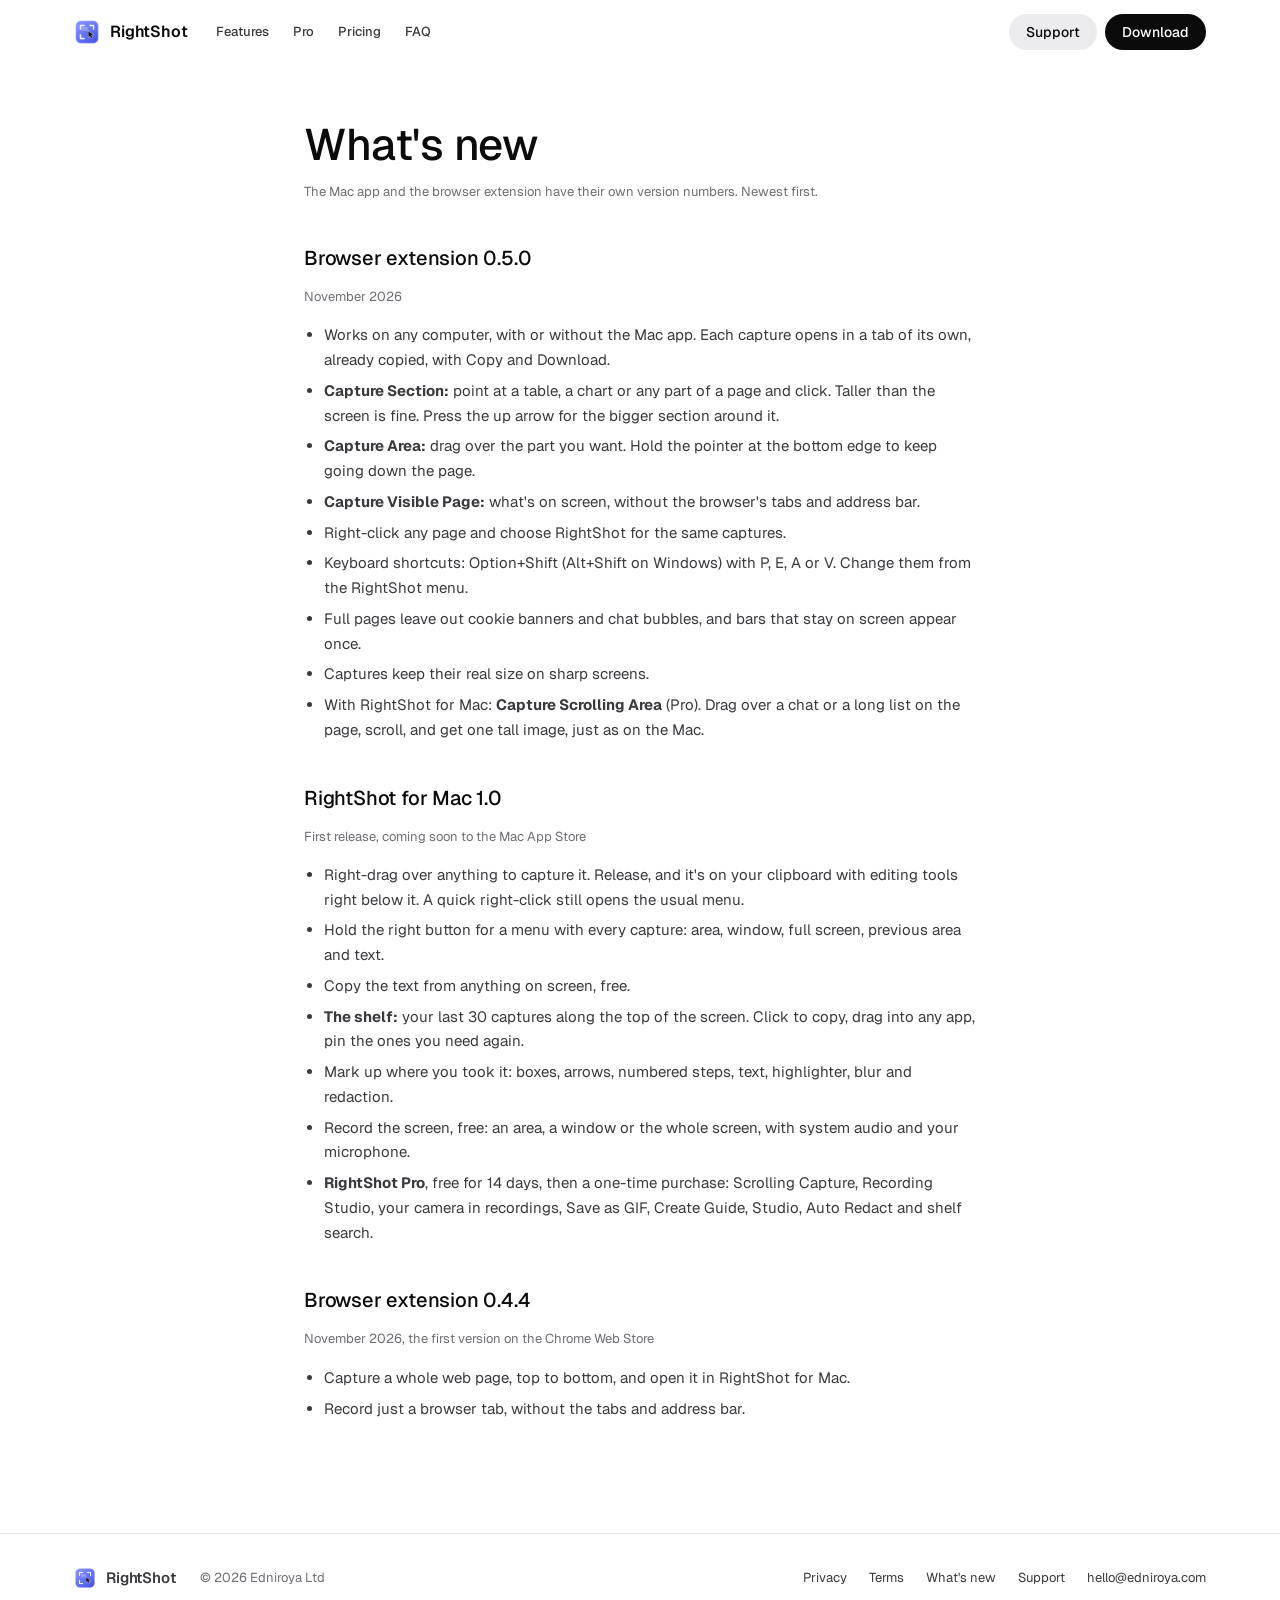
==== changelog.html @ 53e582f7 "style: refined type and spacing scale, matched to x.ai/bot at 100% zoom" ====
<!doctype html>
<html lang="en-GB">
<head>
<meta charset="utf-8">
<meta name="viewport" content="width=device-width, initial-scale=1">
<title>What's New | RightShot</title>
<meta name="description" content="What changed in each version of RightShot for Mac and the RightShot browser extension.">
<link rel="icon" type="image/png" href="assets/favicon-64.png">
<link rel="preconnect" href="https://fonts.googleapis.com">
<link rel="preconnect" href="https://fonts.gstatic.com" crossorigin>
<link href="https://fonts.googleapis.com/css2?family=Geist:wght@400;500;600&display=swap" rel="stylesheet">
<link rel="stylesheet" href="assets/site.css?v=20261120e">
</head>
<body>
<header class="nav">
  <div class="wrap">
    <a class="brand" href="./"><img src="assets/icon-256.png" alt="">RightShot</a>
    <nav class="nav-links" aria-label="Main"><a href="./#features">Features</a><a href="./#pro">Pro</a><a href="./#pricing">Pricing</a><a href="./#faq">FAQ</a></nav>
    <div class="nav-actions"><a class="btn btn-soft" href="support.html">Support</a><a class="btn btn-dark" href="./#download">Download</a></div>
  </div>
</header>

<main class="doc-page">
  <h1>What's new</h1>
  <p class="meta">The Mac app and the browser extension have their own version numbers. Newest first.</p>

  <h2>Browser extension 0.5.0</h2>
  <p class="meta">November 2026</p>
  <ul>
    <li>Works on any computer, with or without the Mac app. Each capture opens in a tab of its own, already copied, with Copy and Download.</li>
    <li><b>Capture Section:</b> point at a table, a chart or any part of a page and click. Taller than the screen is fine. Press the up arrow for the bigger section around it.</li>
    <li><b>Capture Area:</b> drag over the part you want. Hold the pointer at the bottom edge to keep going down the page.</li>
    <li><b>Capture Visible Page:</b> what's on screen, without the browser's tabs and address bar.</li>
    <li>Right-click any page and choose RightShot for the same captures.</li>
    <li>Keyboard shortcuts: Option+Shift (Alt+Shift on Windows) with P, E, A or V. Change them from the RightShot menu.</li>
    <li>Full pages leave out cookie banners and chat bubbles, and bars that stay on screen appear once.</li>
    <li>Captures keep their real size on sharp screens.</li>
    <li>With RightShot for Mac: <b>Capture Scrolling Area</b> (Pro). Drag over a chat or a long list on the page, scroll, and get one tall image, just as on the Mac.</li>
  </ul>

  <h2>RightShot for Mac 1.0</h2>
  <p class="meta">First release, coming soon to the Mac App Store</p>
  <ul>
    <li>Right-drag over anything to capture it. Release, and it's on your clipboard with editing tools right below it. A quick right-click still opens the usual menu.</li>
    <li>Hold the right button for a menu with every capture: area, window, full screen, previous area and text.</li>
    <li>Copy the text from anything on screen, free.</li>
    <li><b>The shelf:</b> your last 30 captures along the top of the screen. Click to copy, drag into any app, pin the ones you need again.</li>
    <li>Mark up where you took it: boxes, arrows, numbered steps, text, highlighter, blur and redaction.</li>
    <li>Record the screen, free: an area, a window or the whole screen, with system audio and your microphone.</li>
    <li><b>RightShot Pro</b>, free for 14 days, then a one-time purchase: Scrolling Capture, Recording Studio, your camera in recordings, Save as GIF, Create Guide, Studio, Auto Redact and shelf search.</li>
  </ul>

  <h2>Browser extension 0.4.4</h2>
  <p class="meta">November 2026, the first version on the Chrome Web Store</p>
  <ul>
    <li>Capture a whole web page, top to bottom, and open it in RightShot for Mac.</li>
    <li>Record just a browser tab, without the tabs and address bar.</li>
  </ul>
</main>

<footer>
  <div class="wrap">
    <a class="brand" href="./" style="font-size:15px"><img src="assets/icon-256.png" alt="" style="width:22px;height:22px">RightShot</a>
    <span>&copy; 2026 Edniroya Ltd</span>
    <nav aria-label="Footer"><a href="privacy.html">Privacy</a><a href="terms.html">Terms</a><a href="changelog.html">What's new</a><a href="support.html">Support</a><a href="mailto:hello@edniroya.com">hello@edniroya.com</a></nav>
  </div>
</footer>
<script src="assets/site.js?v=20261120d"></script>
</body>
</html>
---- assets/site.css ----
:root {
  color-scheme: light;
  --ink: #0b0b0c;
  --ink-2: #3a3a3e;
  --muted: #6e6e74;
  --line: #e6e6e9;
  --card: #f4f4f5;
  --card-2: #ececee;
  --page: #ffffff;
  --peri: #4a57e8;
  --peri-2: #8b97ff;
  --peri-tint: #eef0ff;
  /* Corner radii in one place: set both to 2px for a squarer look. */
  --r-card: 24px;
  --r-pill: 999px;
  --r-inner: 12px;
  --font: "Geist", -apple-system, BlinkMacSystemFont, "Helvetica Neue", Arial, sans-serif;
  --wrap: 1180px;
}

* { box-sizing: border-box; }
html { scroll-behavior: smooth; -webkit-text-size-adjust: 100%; }
body {
  margin: 0;
  background: var(--page);
  color: var(--ink);
  font: 400 16px/1.55 var(--font);
  -webkit-font-smoothing: antialiased;
}
img { max-width: 100%; display: block; }
a { color: inherit; }
:focus-visible { outline: 2px solid var(--peri); outline-offset: 3px; border-radius: 4px; }
.wrap { max-width: var(--wrap); margin: 0 auto; padding: 0 24px; }
.sr-only { position: absolute; width: 1px; height: 1px; overflow: hidden; clip: rect(0 0 0 0); white-space: nowrap; }

/* Navigation */
.nav {
  position: sticky; top: 0; z-index: 20;
  background: rgba(255, 255, 255, 0.86);
  backdrop-filter: saturate(1.6) blur(14px);
  -webkit-backdrop-filter: saturate(1.6) blur(14px);
  border-bottom: 1px solid transparent;
  transition: border-color .2s;
}
.nav.scrolled { border-bottom-color: var(--line); }
.nav .wrap { display: flex; align-items: center; gap: 28px; height: 64px; }
.brand { display: flex; align-items: center; gap: 10px; font-weight: 600; font-size: 16px; text-decoration: none; letter-spacing: -0.01em; }
.brand img { width: 26px; height: 26px; }
.nav-links { display: flex; gap: 24px; margin-right: auto; }
.nav-links a { text-decoration: none; font-size: 13px; font-weight: 500; color: var(--ink-2); }
.nav-links a:hover { color: var(--ink); }
.nav-actions { display: flex; gap: 8px; }

.btn {
  display: inline-flex; align-items: center; justify-content: center; gap: 8px;
  height: 36px; padding: 0 16px; border-radius: var(--r-pill);
  font: 500 14px/1 var(--font); text-decoration: none; white-space: nowrap;
  border: 1px solid transparent; cursor: pointer; transition: background .15s, transform .1s;
}
.btn:active { transform: scale(0.98); }
.btn-dark { background: var(--ink); color: #fff; }
.btn-dark:hover { background: #2a2a2e; }
.btn-soft { background: var(--card-2); color: var(--ink); }
.btn-soft:hover { background: #e2e2e5; }
.btn-line { background: transparent; border-color: #d6d6da; color: var(--ink); }
.btn-line:hover { background: var(--card); }
.btn-lg { height: 44px; padding: 0 22px; font-size: 16px; font-weight: 400; }
.btn svg { width: 16px; height: 16px; }

/* Hero */
.hero { text-align: center; padding: 64px 0 32px; }
.pill-note {
  display: inline-flex; align-items: center; gap: 8px;
  font-size: 13px; color: var(--ink-2); padding: 5px 7px 5px 13px;
  border-radius: var(--r-pill); background: var(--card); text-decoration: none;
}
.pill-note b { font-weight: 500; color: var(--ink); }
.pill-note span { display: inline-grid; place-items: center; width: 20px; height: 20px; border-radius: 50%; background: #fff; font-size: 12px; }
.hero h1 {
  margin: 24px 0 0; font-weight: 500; letter-spacing: -0.01em;
  font-size: clamp(40px, 5.4vw, 60px); line-height: 1;
  display: flex; align-items: center; justify-content: center; gap: 0.22em; flex-wrap: wrap;
}
.hero h1 img { width: 0.95em; height: 0.95em; }
.hero p.lede { max-width: 600px; margin: 20px auto 0; font-size: clamp(16px, 1.6vw, 18px); line-height: 1.625; color: var(--muted); }
.hero .cta { display: flex; gap: 10px; justify-content: center; margin-top: 28px; flex-wrap: wrap; }

/* Film */
.demo { margin: 44px auto 0; max-width: 976px; }
.film { position: relative; border-radius: var(--r-card); overflow: hidden; background: #837ff0; aspect-ratio: 16 / 9; box-shadow: 0 30px 80px -40px rgba(74, 87, 232, 0.45); }
.film video { width: 100%; height: 100%; display: block; object-fit: cover; }
.play, .sound {
  position: absolute; z-index: 2; display: inline-flex; align-items: center;
  border: 1px solid rgba(255, 255, 255, 0.22); border-radius: var(--r-pill);
  background: rgba(255, 255, 255, 0.14); color: #fff; cursor: pointer;
  backdrop-filter: blur(14px) saturate(1.4); -webkit-backdrop-filter: blur(14px) saturate(1.4);
  transition: background .15s, transform .1s;
}
.play:hover, .sound:hover { background: rgba(255, 255, 255, 0.24); }
.play:active, .sound:active { transform: scale(0.97); }
.play { right: 20px; bottom: 20px; height: 44px; gap: 9px; padding: 0 18px 0 6px; font: 500 14px/1 var(--font); }
.play .disc { width: 32px; height: 32px; border-radius: 50%; background: #fff; color: var(--ink); display: grid; place-items: center; }
.play .disc svg { width: 14px; height: 14px; margin-left: 2px; }
.play small { font-size: 13px; color: rgba(255, 255, 255, 0.7); font-weight: 400; }
.film.playing .play { display: none; }
.sound { right: 20px; top: 20px; height: 34px; gap: 7px; padding: 0 13px 0 10px; font: 500 13px/1 var(--font); }
.sound svg { width: 16px; height: 16px; }
.sound .cross { display: none; }
.sound.off .cross { display: inline; }
.sound.off .waves { display: none; }

/* Sections */
section.wrap { margin-top: 128px; scroll-margin-top: 84px; }
.split { display: grid; grid-template-columns: 1fr 1fr; gap: 48px; align-items: start; }
.big { font-weight: 500; letter-spacing: -0.01em; font-size: clamp(28px, 3.4vw, 36px); line-height: 1.12; margin: 0; }
.split p { margin: 0 0 14px; font-size: 17px; line-height: 1.65; color: var(--ink-2); }
.eyebrow { font-size: 13px; color: var(--muted); margin: 0 0 12px; }

.panel { background: #fff; border: 1px solid var(--line); border-bottom: 0; border-radius: var(--r-inner) var(--r-inner) 0 0; padding: 18px; }

/* Features showcase */
.showcase { display: grid; grid-template-columns: 5fr 7fr; gap: 48px; margin-top: 48px; align-items: center; }
.show-tabs { display: grid; gap: 4px; }
.show-tab { text-align: left; background: none; border: 0; border-left: 2px solid var(--line); padding: 12px 0 12px 20px; font: inherit; color: var(--ink); cursor: pointer; }
.show-tab b { display: block; font-size: 17px; font-weight: 500; letter-spacing: -0.01em; color: var(--muted); transition: color .2s; }
.show-tab span { display: none; margin-top: 6px; font-size: 15px; color: var(--ink-2); line-height: 1.6; }
.show-tab:hover b { color: var(--ink); }
.show-tab.on { border-left-color: var(--peri); }
.show-tab.on b { color: var(--ink); }
.show-tab.on span { display: block; }
.stage { position: relative; scroll-margin-top: 84px; border-radius: var(--r-card); background: linear-gradient(140deg, #f4f5ff 0%, var(--peri-tint) 60%, #e2e6ff 100%); aspect-ratio: 16 / 10; overflow: hidden; }
.stage img { position: absolute; top: 36px; left: 36px; width: calc(100% - 72px); height: calc(100% - 72px); object-fit: cover; object-position: top center; border-radius: var(--r-inner); box-shadow: 0 24px 60px rgba(30, 36, 90, 0.16); background: #fff; opacity: 0; transition: opacity .35s; }
.stage img.tall { object-position: 50% 72%; }
.stage img.on { opacity: 1; }
.facts { display: grid; grid-template-columns: 1fr 1fr; column-gap: 48px; margin-top: 56px; border-top: 1px solid var(--line); }
.fact { display: flex; gap: 12px; align-items: flex-start; padding: 16px 0; border-bottom: 1px solid var(--line); }
.fact svg { width: 16px; height: 16px; flex: none; margin-top: 3px; color: var(--peri); }
.fact p { margin: 0; font-size: 14px; color: var(--ink-2); line-height: 1.6; }
.fact b { font-weight: 500; color: var(--ink); }
@media (max-width: 900px) {
  .showcase { grid-template-columns: 1fr; gap: 28px; }
  .stage { order: -1; }
  .facts { grid-template-columns: 1fr; }
}
@media (max-width: 600px) {
  .stage img { top: 22px; left: 22px; width: calc(100% - 44px); height: calc(100% - 44px); }
  .show-tab { padding: 11px 0 11px 16px; }
  .show-tab b { font-size: 16px; }
  .facts { margin-top: 40px; }
}

/* Pro band */

.pro-band { border-radius: var(--r-card); background: linear-gradient(140deg, #f4f5ff 0%, var(--peri-tint) 55%, #e2e6ff 100%); color: var(--ink); padding: 56px 48px 48px; position: relative; overflow: hidden; }
.pro-band::after { content: ""; position: absolute; right: -120px; top: -160px; width: 520px; height: 520px; border-radius: 50%; background: radial-gradient(circle, rgba(139, 151, 255, 0.30), transparent 65%); }
.pro-band .big { color: var(--ink); max-width: 14ch; }
.pro-band .sub { color: var(--ink-2); font-size: 17px; line-height: 1.65; max-width: 52ch; margin: 14px 0 0; }
.pro-shot { position: relative; z-index: 1; width: 100%; margin-top: 36px; border-radius: 16px; border: 1px solid #d9ddff; }
.pro-grid { position: relative; z-index: 1; display: grid; grid-template-columns: repeat(4, 1fr); gap: 12px; margin-top: 36px; }
@media (max-width: 1100px) { .pro-grid { grid-template-columns: 1fr 1fr; } }
.pro-item { background: #fff; border: 1px solid #dfe2ff; border-radius: 16px; padding: 20px; }
.pro-item h4 { margin: 0; font-size: 15px; font-weight: 500; display: flex; align-items: center; gap: 10px; }
.pro-item h4 svg { width: 16px; height: 16px; color: var(--peri); }
.pro-item p { margin: 6px 0 0; font-size: 14px; line-height: 1.55; color: var(--ink-2); }

/* Pricing */
.center { text-align: center; }
.price-grid { display: grid; grid-template-columns: 1fr 1fr; gap: 16px; max-width: 840px; margin: 36px auto 0; text-align: left; }
.price { background: var(--card); border-radius: var(--r-card); padding: 28px; display: flex; flex-direction: column; }
.price .name { font-size: 14px; color: var(--muted); }
.price .amount { font-size: 40px; font-weight: 500; letter-spacing: -0.03em; margin-top: 10px; line-height: 1; }
.price .amount small { font-size: 14px; color: var(--muted); font-weight: 400; letter-spacing: 0; margin-left: 6px; }
.price .when { font-size: 13px; color: var(--muted); margin-top: 8px; }
.price ul { list-style: none; padding: 0; margin: 22px 0 26px; display: grid; gap: 10px; font-size: 14px; line-height: 1.5; color: var(--ink-2); }
.price li { display: flex; gap: 10px; align-items: flex-start; }
.price li svg { width: 15px; height: 15px; flex: none; margin-top: 3px; color: var(--ink); }
.price .btn { margin-top: auto; align-self: flex-start; }
.price.pro { background: #fff; border: 1px solid var(--line); }
.note-bar { max-width: 840px; margin: 14px auto 0; text-align: left; background: var(--card); border-radius: 16px; padding: 16px 22px; display: flex; gap: 12px; align-items: center; font-size: 14px; color: var(--ink-2); }
.note-bar svg { width: 18px; height: 18px; flex: none; }

/* Download */
.dl { display: grid; gap: 12px; }
.dl a, .dl div.row { display: flex; align-items: center; gap: 16px; background: var(--card); border-radius: 16px; padding: 18px 22px; text-decoration: none; }
.dl a:hover { background: var(--card-2); }
.dl .badge-slot { width: 170px; flex: none; display: flex; align-items: center; justify-content: flex-end; margin-left: auto; }
.dl .badge { height: 42px; width: auto; border-radius: 8px; }
@media (max-width: 560px) {
  .dl div.row, .dl a { flex-direction: column; align-items: flex-start; gap: 12px; }
  .dl .badge-slot { width: auto; margin-left: 0; }
}
.dl b { display: block; font-weight: 500; font-size: 15px; }
.dl small { color: var(--muted); font-size: 13px; }

/* FAQ */
.faq details { border-bottom: 1px solid var(--line); }
.faq details:first-child { border-top: 1px solid var(--line); }
.faq summary { list-style: none; cursor: pointer; display: flex; justify-content: space-between; align-items: center; gap: 20px; padding: 18px 0; font-size: 16px; font-weight: 500; }
.faq summary::-webkit-details-marker { display: none; }
.faq summary::after { content: "+"; font-size: 22px; font-weight: 300; color: var(--muted); transition: transform .2s; }
.faq details[open] summary::after { transform: rotate(45deg); }
.faq details p { margin: 0 0 18px; font-size: 15px; line-height: 1.65; color: var(--ink-2); max-width: 60ch; }

/* Footer */
footer { margin-top: 112px; border-top: 1px solid var(--line); padding: 32px 0 44px; font-size: 13px; color: var(--muted); }
footer .wrap { display: flex; gap: 24px; align-items: center; flex-wrap: wrap; }
footer nav { display: flex; gap: 22px; margin-left: auto; flex-wrap: wrap; }
footer a { text-decoration: none; color: var(--ink-2); }
footer a:hover { color: var(--ink); }

/* Legal and support pages */
.doc-page { max-width: 720px; margin: 0 auto; padding: 56px 24px 0; }
.doc-page h1 { font-size: clamp(32px, 4.4vw, 44px); font-weight: 500; letter-spacing: -0.01em; line-height: 1.1; margin: 0; }
.doc-page .meta { color: var(--muted); font-size: 13px; margin: 12px 0 0; }
.doc-page .summary { background: var(--card); border-radius: 16px; padding: 20px 24px; margin: 30px 0 8px; font-size: 16px; }
.doc-page .summary b { font-weight: 500; }
.doc-page h2 { font-size: 20px; font-weight: 500; letter-spacing: -0.01em; margin: 40px 0 10px; }
.doc-page p, .doc-page li { color: var(--ink-2); font-size: 15px; line-height: 1.65; }
.doc-page ul { padding-left: 20px; }
.doc-page li { margin: 6px 0; }
.doc-page a { color: var(--peri); }
.doc-page table { width: 100%; border-collapse: collapse; font-size: 14px; margin: 12px 0; }
.doc-page th, .doc-page td { text-align: left; padding: 10px 12px 10px 0; border-bottom: 1px solid var(--line); vertical-align: top; }
.doc-page th { font-weight: 500; color: var(--ink); }
.contact-card { display: flex; align-items: center; gap: 14px; background: var(--card); border-radius: 16px; padding: 20px 24px; margin: 26px 0; }
.contact-card svg { width: 22px; height: 22px; flex: none; }
.contact-card b { display: block; font-weight: 500; }

@media (max-width: 900px) {
  .nav-links { display: none; }
  .nav .wrap { gap: 12px; }
  .brand { margin-right: auto; }
  .split, .price-grid { grid-template-columns: 1fr; }
  .pro-grid { grid-template-columns: 1fr 1fr; }
  .pro-band { padding: 40px 22px 26px; }
  section.wrap { margin-top: 96px; }
}
@media (max-width: 600px) {
  body { font-size: 16px; }
  .wrap { padding: 0 16px; }
  .nav-actions .btn-soft { display: none; }
  .hero { padding-top: 44px; }
  .play { right: 12px; bottom: 12px; height: 40px; font-size: 14px; }
  .play small { display: none; }
  .sound { right: 12px; top: 12px; }
  .pro-grid { grid-template-columns: 1fr; }
  .price { padding: 24px; }
  footer nav { margin-left: 0; }
}
@media (prefers-reduced-motion: reduce) {
  html { scroll-behavior: auto; }
}
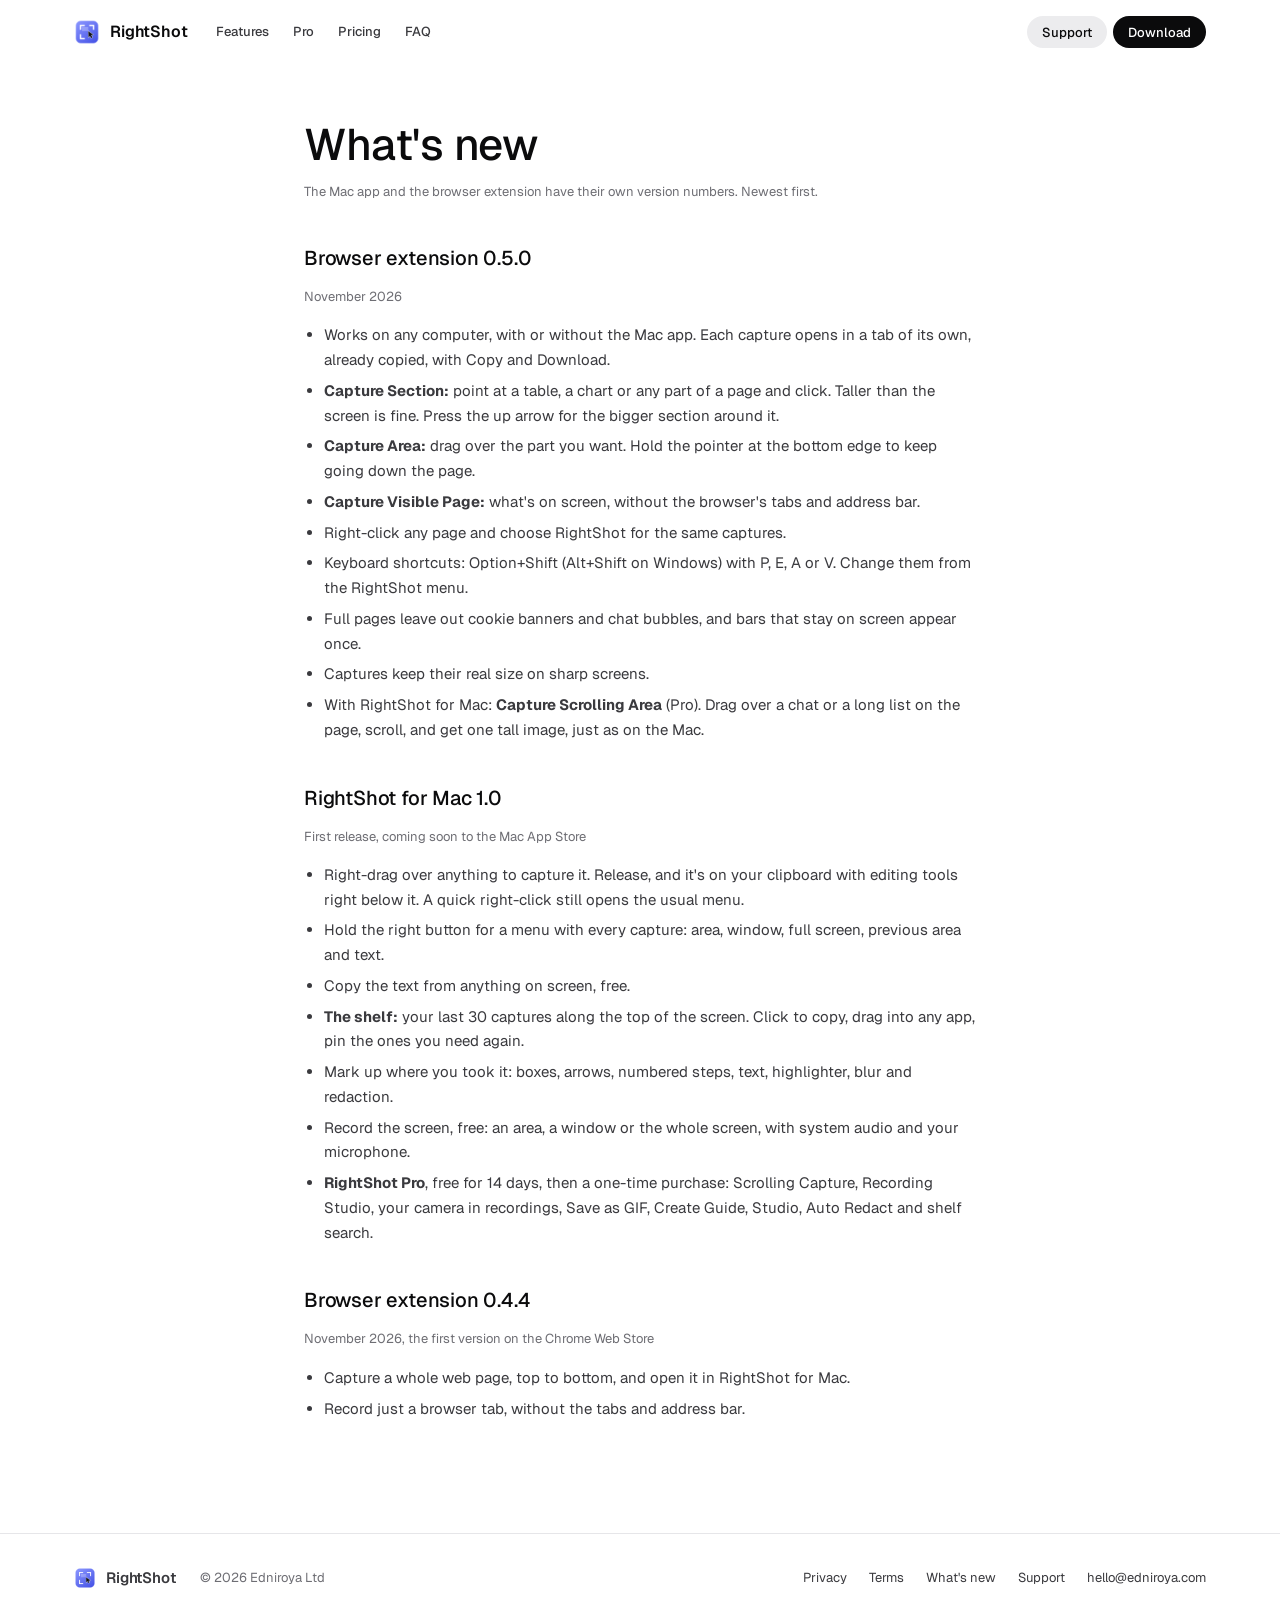
==== commit 142abeee: "style: smaller header buttons and download rows" ====
--- a/changelog.html
+++ b/changelog.html
@@ -9,7 +9,7 @@
 <link rel="preconnect" href="https://fonts.googleapis.com">
 <link rel="preconnect" href="https://fonts.gstatic.com" crossorigin>
 <link href="https://fonts.googleapis.com/css2?family=Geist:wght@400;500;600&display=swap" rel="stylesheet">
-<link rel="stylesheet" href="assets/site.css?v=20261120e">
+<link rel="stylesheet" href="assets/site.css?v=20261120f">
 </head>
 <body>
 <header class="nav">
--- a/assets/site.css
+++ b/assets/site.css
@@ -49,7 +49,8 @@
 .nav-links { display: flex; gap: 24px; margin-right: auto; }
 .nav-links a { text-decoration: none; font-size: 13px; font-weight: 500; color: var(--ink-2); }
 .nav-links a:hover { color: var(--ink); }
-.nav-actions { display: flex; gap: 8px; }
+.nav-actions { display: flex; gap: 6px; }
+.nav-actions .btn { height: 32px; padding: 0 14px; font-size: 13px; }
 
 .btn {
   display: inline-flex; align-items: center; justify-content: center; gap: 8px;
@@ -180,17 +181,17 @@
 .note-bar svg { width: 18px; height: 18px; flex: none; }
 
 /* Download */
-.dl { display: grid; gap: 12px; }
-.dl a, .dl div.row { display: flex; align-items: center; gap: 16px; background: var(--card); border-radius: 16px; padding: 18px 22px; text-decoration: none; }
+.dl { display: grid; gap: 10px; }
+.dl a, .dl div.row { display: flex; align-items: center; gap: 14px; background: var(--card); border-radius: 14px; padding: 10px 12px 10px 18px; text-decoration: none; }
 .dl a:hover { background: var(--card-2); }
-.dl .badge-slot { width: 170px; flex: none; display: flex; align-items: center; justify-content: flex-end; margin-left: auto; }
-.dl .badge { height: 42px; width: auto; border-radius: 8px; }
+.dl .badge-slot { width: 160px; flex: none; display: flex; align-items: center; justify-content: flex-end; margin-left: auto; }
+.dl .badge { height: 40px; width: auto; border-radius: 8px; }
 @media (max-width: 560px) {
-  .dl div.row, .dl a { flex-direction: column; align-items: flex-start; gap: 12px; }
+  .dl div.row, .dl a { flex-direction: column; align-items: flex-start; gap: 10px; }
   .dl .badge-slot { width: auto; margin-left: 0; }
 }
-.dl b { display: block; font-weight: 500; font-size: 15px; }
-.dl small { color: var(--muted); font-size: 13px; }
+.dl b { display: block; font-weight: 500; font-size: 14px; }
+.dl small { color: var(--muted); font-size: 12px; }
 
 /* FAQ */
 .faq details { border-bottom: 1px solid var(--line); }
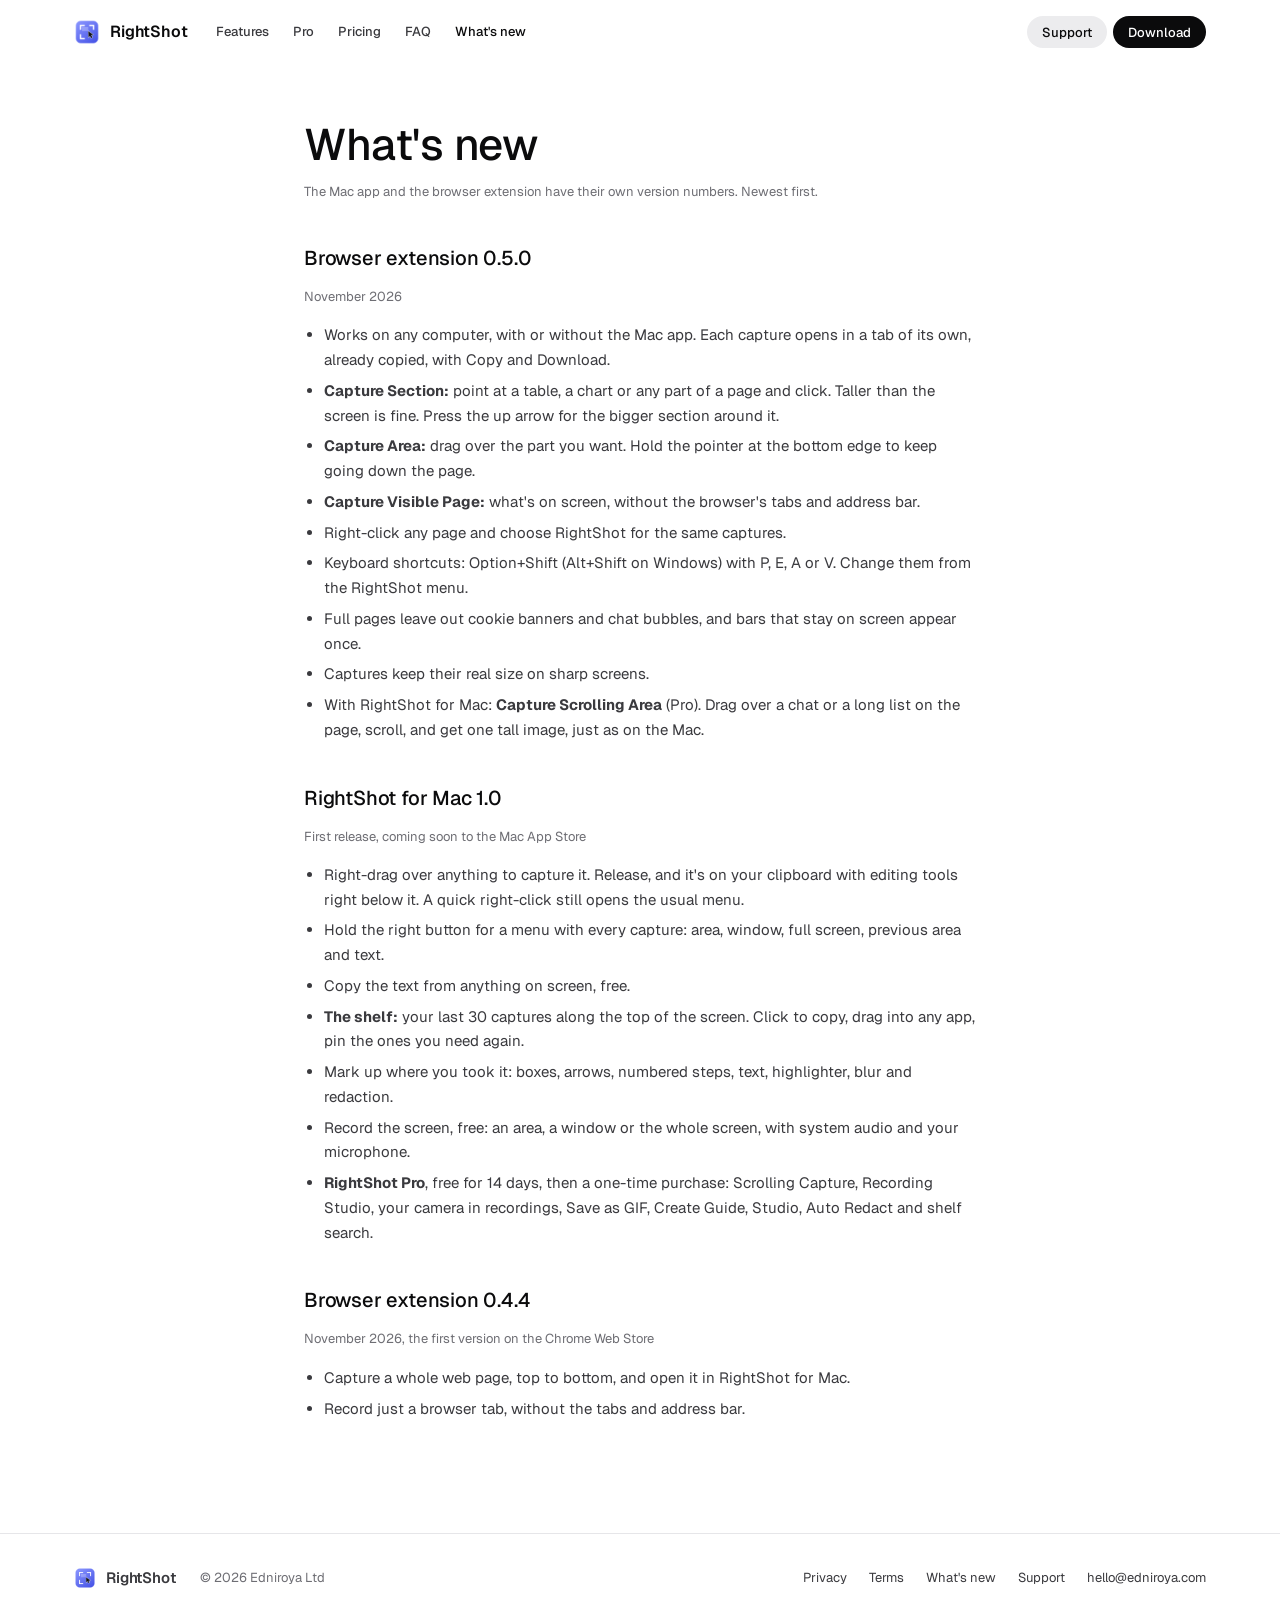
==== commit f945a825: "feat: add What's new to the top menu on every page" ====
--- a/changelog.html
+++ b/changelog.html
@@ -9,13 +9,13 @@
 <link rel="preconnect" href="https://fonts.googleapis.com">
 <link rel="preconnect" href="https://fonts.gstatic.com" crossorigin>
 <link href="https://fonts.googleapis.com/css2?family=Geist:wght@400;500;600&display=swap" rel="stylesheet">
-<link rel="stylesheet" href="assets/site.css?v=20261120f">
+<link rel="stylesheet" href="assets/site.css?v=20261120h">
 </head>
 <body>
 <header class="nav">
   <div class="wrap">
     <a class="brand" href="./"><img src="assets/icon-256.png" alt="">RightShot</a>
-    <nav class="nav-links" aria-label="Main"><a href="./#features">Features</a><a href="./#pro">Pro</a><a href="./#pricing">Pricing</a><a href="./#faq">FAQ</a></nav>
+    <nav class="nav-links" aria-label="Main"><a href="./#features">Features</a><a href="./#pro">Pro</a><a href="./#pricing">Pricing</a><a href="./#faq">FAQ</a><a href="changelog.html" aria-current="page">What's new</a></nav>
     <div class="nav-actions"><a class="btn btn-soft" href="support.html">Support</a><a class="btn btn-dark" href="./#download">Download</a></div>
   </div>
 </header>
--- a/assets/site.css
+++ b/assets/site.css
@@ -47,8 +47,8 @@
 .brand { display: flex; align-items: center; gap: 10px; font-weight: 600; font-size: 16px; text-decoration: none; letter-spacing: -0.01em; }
 .brand img { width: 26px; height: 26px; }
 .nav-links { display: flex; gap: 24px; margin-right: auto; }
-.nav-links a { text-decoration: none; font-size: 13px; font-weight: 500; color: var(--ink-2); }
-.nav-links a:hover { color: var(--ink); }
+.nav-links a { text-decoration: none; font-size: 13px; font-weight: 500; color: var(--ink-2); white-space: nowrap; }
+.nav-links a:hover, .nav-links a[aria-current="page"] { color: var(--ink); }
 .nav-actions { display: flex; gap: 6px; }
 .nav-actions .btn { height: 32px; padding: 0 14px; font-size: 13px; }
 
@@ -115,7 +115,6 @@
 .split { display: grid; grid-template-columns: 1fr 1fr; gap: 48px; align-items: start; }
 .big { font-weight: 500; letter-spacing: -0.01em; font-size: clamp(28px, 3.4vw, 36px); line-height: 1.12; margin: 0; }
 .split p { margin: 0 0 14px; font-size: 17px; line-height: 1.65; color: var(--ink-2); }
-.eyebrow { font-size: 13px; color: var(--muted); margin: 0 0 12px; }
 
 .panel { background: #fff; border: 1px solid var(--line); border-bottom: 0; border-radius: var(--r-inner) var(--r-inner) 0 0; padding: 18px; }
 
@@ -150,19 +149,22 @@
   .facts { margin-top: 40px; }
 }
 
-/* Pro band */
-
-.pro-band { border-radius: var(--r-card); background: linear-gradient(140deg, #f4f5ff 0%, var(--peri-tint) 55%, #e2e6ff 100%); color: var(--ink); padding: 56px 48px 48px; position: relative; overflow: hidden; }
-.pro-band::after { content: ""; position: absolute; right: -120px; top: -160px; width: 520px; height: 520px; border-radius: 50%; background: radial-gradient(circle, rgba(139, 151, 255, 0.30), transparent 65%); }
-.pro-band .big { color: var(--ink); max-width: 14ch; }
-.pro-band .sub { color: var(--ink-2); font-size: 17px; line-height: 1.65; max-width: 52ch; margin: 14px 0 0; }
-.pro-shot { position: relative; z-index: 1; width: 100%; margin-top: 36px; border-radius: 16px; border: 1px solid #d9ddff; }
-.pro-grid { position: relative; z-index: 1; display: grid; grid-template-columns: repeat(4, 1fr); gap: 12px; margin-top: 36px; }
-@media (max-width: 1100px) { .pro-grid { grid-template-columns: 1fr 1fr; } }
-.pro-item { background: #fff; border: 1px solid #dfe2ff; border-radius: 16px; padding: 20px; }
-.pro-item h4 { margin: 0; font-size: 15px; font-weight: 500; display: flex; align-items: center; gap: 10px; }
-.pro-item h4 svg { width: 16px; height: 16px; color: var(--peri); }
-.pro-item p { margin: 6px 0 0; font-size: 14px; line-height: 1.55; color: var(--ink-2); }
+/* Pro */
+.pro-row { display: grid; grid-template-columns: 150px 1fr; gap: 20px; padding: 14px 0; border-bottom: 1px solid var(--line); }
+.pro-row dt { font-size: 14px; font-weight: 500; color: var(--ink); }
+.pro-row dd { margin: 0; font-size: 14px; line-height: 1.6; color: var(--ink-2); }
+.pro-pic { width: 100%; display: block; border-radius: 12px; border: 1px solid var(--line); }
+@media (max-width: 600px) { .pro-row { grid-template-columns: 1fr; gap: 4px; } }
+
+.pro-b { background: var(--card); border-radius: var(--r-card); padding: 48px; }
+.pro-b-head { display: grid; grid-template-columns: 5fr 6fr; gap: 56px; align-items: end; }
+.pro-lede { margin: 0; font-size: 17px; line-height: 1.65; color: var(--ink-2); }
+.pro-b-pic { margin-top: 32px; border-radius: 12px; overflow: hidden; aspect-ratio: 1400 / 560; border: 1px solid var(--line); }
+.pro-b-pic .pro-pic { border: 0; border-radius: 0; height: 100%; object-fit: cover; object-position: center 35%; }
+.pro-b-cols { display: grid; grid-template-columns: 1fr 1fr; gap: 0 48px; margin-top: 28px; }
+.pro-b .pro-dl { margin: 0; border-top: 1px solid #d6d6da; }
+.pro-b .pro-row { border-bottom-color: #d6d6da; }
+@media (max-width: 900px) { .pro-b { padding: 32px 22px; } .pro-b-head { grid-template-columns: 1fr; gap: 14px 0; } .pro-b-cols { grid-template-columns: 1fr; gap: 0; } .pro-b .pro-dl + .pro-dl { border-top: 0; } .pro-b-pic { aspect-ratio: 1400 / 678; } }
 
 /* Pricing */
 .center { text-align: center; }
@@ -232,8 +234,6 @@
   .nav .wrap { gap: 12px; }
   .brand { margin-right: auto; }
   .split, .price-grid { grid-template-columns: 1fr; }
-  .pro-grid { grid-template-columns: 1fr 1fr; }
-  .pro-band { padding: 40px 22px 26px; }
   section.wrap { margin-top: 96px; }
 }
 @media (max-width: 600px) {
@@ -244,7 +244,6 @@
   .play { right: 12px; bottom: 12px; height: 40px; font-size: 14px; }
   .play small { display: none; }
   .sound { right: 12px; top: 12px; }
-  .pro-grid { grid-template-columns: 1fr; }
   .price { padding: 24px; }
   footer nav { margin-left: 0; }
 }
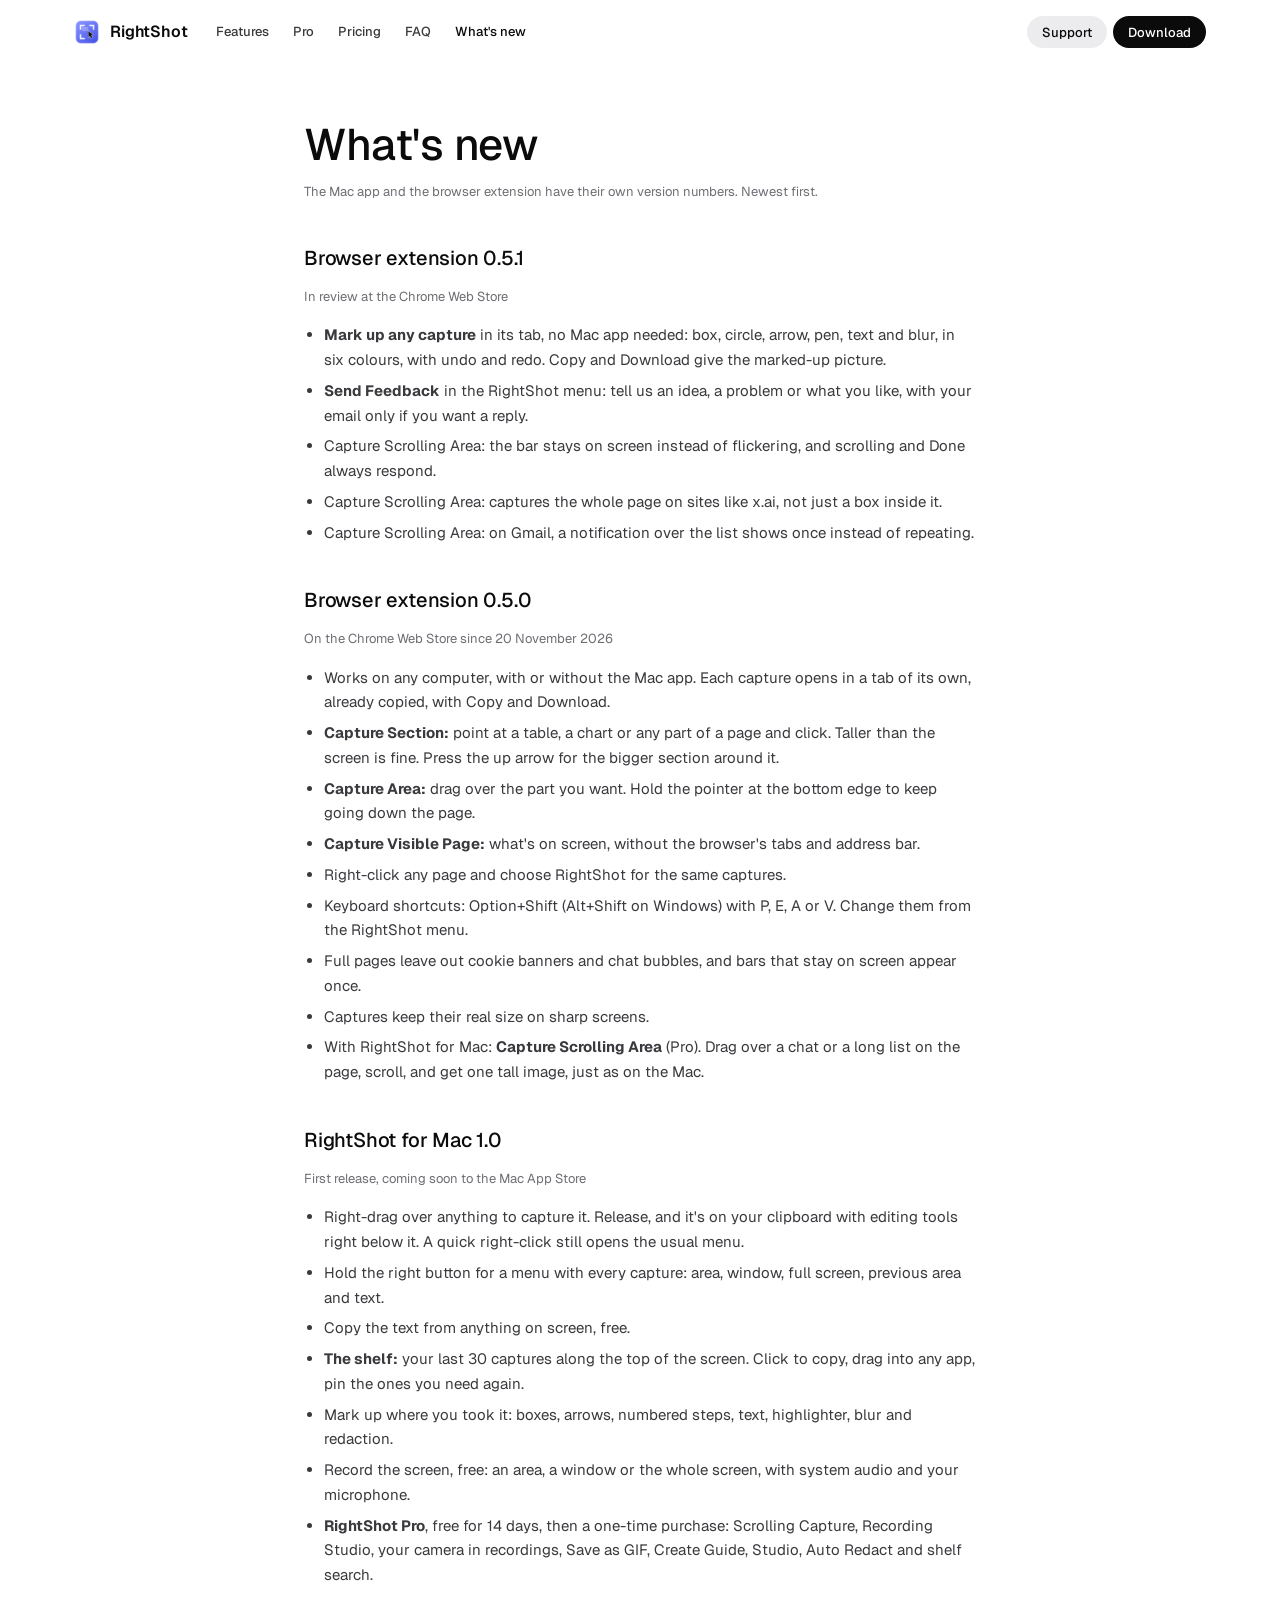
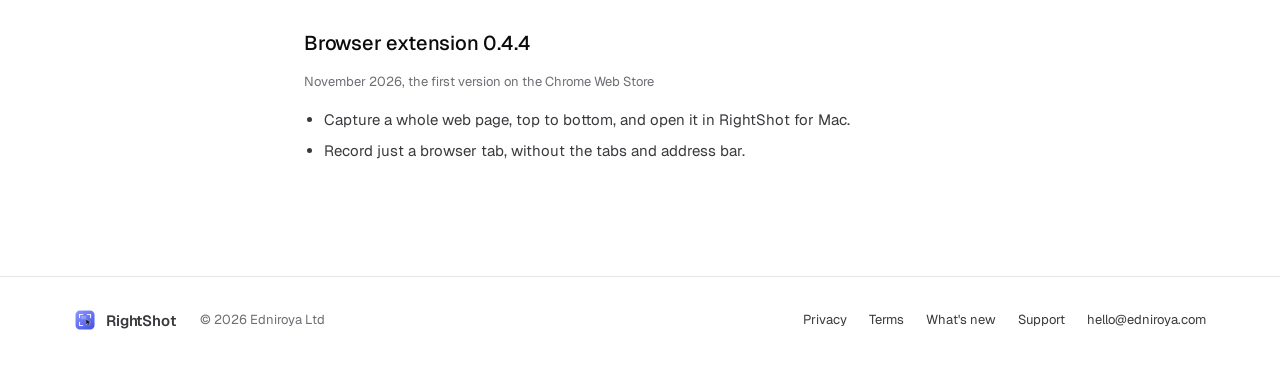
==== commit 0466258e: "docs: What's new shows extension 0.5.1 in review; privacy covers markup and two-year feedback retent" ====
--- a/changelog.html
+++ b/changelog.html
@@ -9,13 +9,14 @@
 <link rel="preconnect" href="https://fonts.googleapis.com">
 <link rel="preconnect" href="https://fonts.gstatic.com" crossorigin>
 <link href="https://fonts.googleapis.com/css2?family=Geist:wght@400;500;600&display=swap" rel="stylesheet">
-<link rel="stylesheet" href="assets/site.css?v=20261120h">
+<link rel="stylesheet" href="assets/site.css?v=20261120i">
 </head>
 <body>
 <header class="nav">
   <div class="wrap">
     <a class="brand" href="./"><img src="assets/icon-256.png" alt="">RightShot</a>
-    <nav class="nav-links" aria-label="Main"><a href="./#features">Features</a><a href="./#pro">Pro</a><a href="./#pricing">Pricing</a><a href="./#faq">FAQ</a><a href="changelog.html" aria-current="page">What's new</a></nav>
+    <button class="menu-btn" type="button" aria-expanded="false" aria-controls="nav-menu" aria-label="Menu"><svg class="i-open" viewBox="0 0 20 20" aria-hidden="true"><path d="M3.5 6.5h13M3.5 13.5h13"/></svg><svg class="i-close" viewBox="0 0 20 20" aria-hidden="true"><path d="M5 5l10 10M15 5L5 15"/></svg></button>
+    <nav class="nav-links" id="nav-menu" aria-label="Main"><a href="./#features">Features</a><a href="./#pro">Pro</a><a href="./#pricing">Pricing</a><a href="./#faq">FAQ</a><a href="changelog.html" aria-current="page">What's new</a><a class="nav-sm" href="support.html">Support</a></nav>
     <div class="nav-actions"><a class="btn btn-soft" href="support.html">Support</a><a class="btn btn-dark" href="./#download">Download</a></div>
   </div>
 </header>
@@ -24,8 +25,18 @@
   <h1>What's new</h1>
   <p class="meta">The Mac app and the browser extension have their own version numbers. Newest first.</p>
 
+  <h2>Browser extension 0.5.1</h2>
+  <p class="meta">In review at the Chrome Web Store</p>
+  <ul>
+    <li><b>Mark up any capture</b> in its tab, no Mac app needed: box, circle, arrow, pen, text and blur, in six colours, with undo and redo. Copy and Download give the marked-up picture.</li>
+    <li><b>Send Feedback</b> in the RightShot menu: tell us an idea, a problem or what you like, with your email only if you want a reply.</li>
+    <li>Capture Scrolling Area: the bar stays on screen instead of flickering, and scrolling and Done always respond.</li>
+    <li>Capture Scrolling Area: captures the whole page on sites like x.ai, not just a box inside it.</li>
+    <li>Capture Scrolling Area: on Gmail, a notification over the list shows once instead of repeating.</li>
+  </ul>
+
   <h2>Browser extension 0.5.0</h2>
-  <p class="meta">November 2026</p>
+  <p class="meta">On the Chrome Web Store since 20 November 2026</p>
   <ul>
     <li>Works on any computer, with or without the Mac app. Each capture opens in a tab of its own, already copied, with Copy and Download.</li>
     <li><b>Capture Section:</b> point at a table, a chart or any part of a page and click. Taller than the screen is fine. Press the up arrow for the bigger section around it.</li>
@@ -65,6 +76,6 @@
     <nav aria-label="Footer"><a href="privacy.html">Privacy</a><a href="terms.html">Terms</a><a href="changelog.html">What's new</a><a href="support.html">Support</a><a href="mailto:hello@edniroya.com">hello@edniroya.com</a></nav>
   </div>
 </footer>
-<script src="assets/site.js?v=20261120d"></script>
+<script src="assets/site.js?v=20261120e"></script>
 </body>
 </html>
--- a/assets/site.css
+++ b/assets/site.css
@@ -51,6 +51,11 @@
 .nav-links a:hover, .nav-links a[aria-current="page"] { color: var(--ink); }
 .nav-actions { display: flex; gap: 6px; }
 .nav-actions .btn { height: 32px; padding: 0 14px; font-size: 13px; }
+.menu-btn { display: none; }
+.nav-links .nav-sm { display: none; }
+.menu-btn svg { width: 18px; height: 18px; fill: none; stroke: currentColor; stroke-width: 1.6; stroke-linecap: round; }
+.menu-btn .i-close, .nav.open .menu-btn .i-open { display: none; }
+.nav.open .menu-btn .i-close { display: block; }
 
 .btn {
   display: inline-flex; align-items: center; justify-content: center; gap: 8px;
@@ -232,6 +237,12 @@
 @media (max-width: 900px) {
   .nav-links { display: none; }
   .nav .wrap { gap: 12px; }
+  .menu-btn { display: grid; place-items: center; width: 32px; height: 32px; padding: 0; border: 0; border-radius: var(--r-pill); background: var(--card-2); color: var(--ink); cursor: pointer; order: 1; }
+  .menu-btn:hover { background: #e2e2e5; }
+  .nav.open { border-bottom-color: var(--line); }
+  .nav.open .nav-links { display: flex; flex-direction: column; gap: 0; position: absolute; top: 100%; left: 0; right: 0; margin: 0; padding: 4px 24px 12px; background: var(--page); border-bottom: 1px solid var(--line); }
+  .nav.open .nav-links a { font-size: 15px; padding: 12px 0; border-bottom: 1px solid var(--line); }
+  .nav.open .nav-links a:last-child { border-bottom: 0; }
   .brand { margin-right: auto; }
   .split, .price-grid { grid-template-columns: 1fr; }
   section.wrap { margin-top: 96px; }
@@ -240,6 +251,8 @@
   body { font-size: 16px; }
   .wrap { padding: 0 16px; }
   .nav-actions .btn-soft { display: none; }
+  .nav-links .nav-sm { display: block; }
+  .nav.open .nav-links { padding: 4px 16px 12px; }
   .hero { padding-top: 44px; }
   .play { right: 12px; bottom: 12px; height: 40px; font-size: 14px; }
   .play small { display: none; }
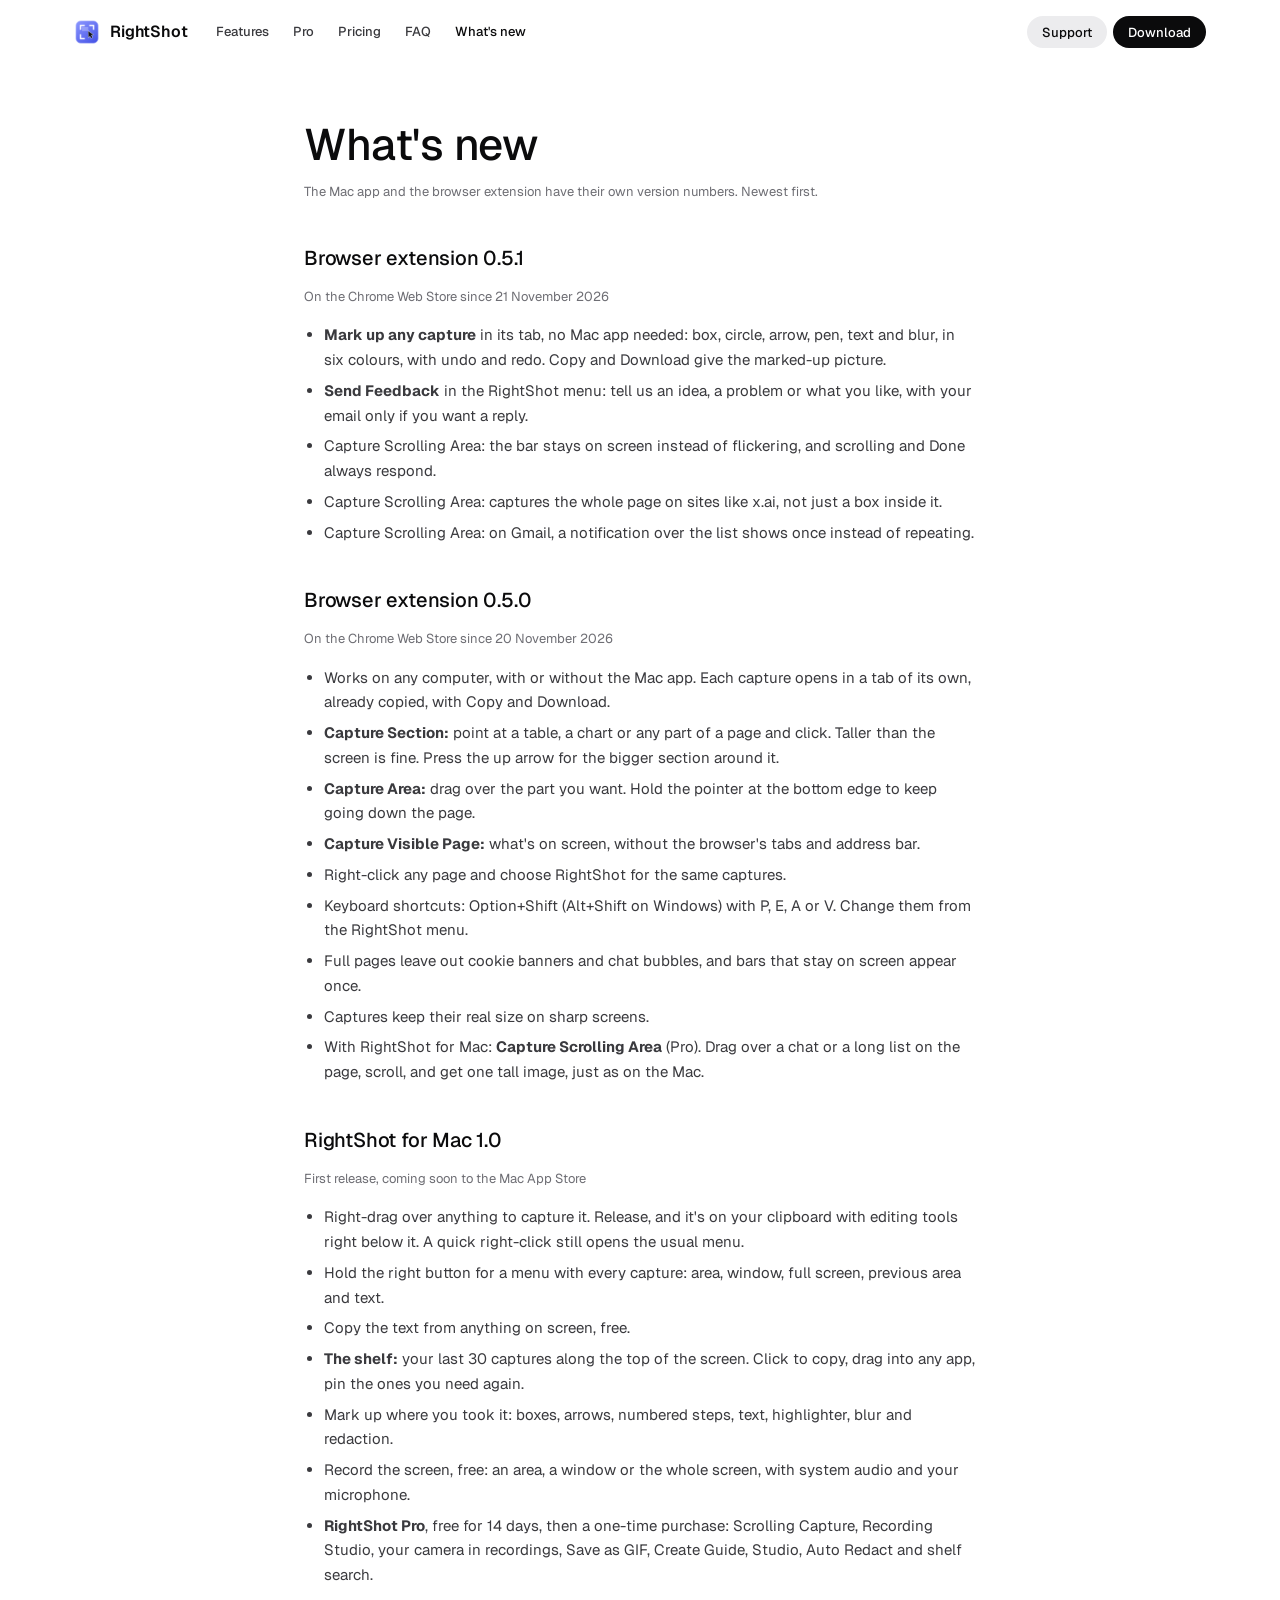
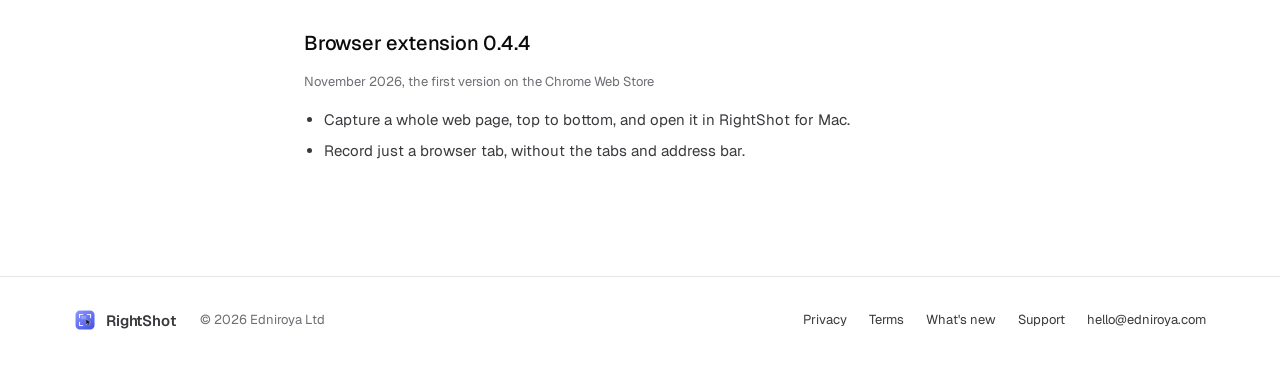
==== commit e8c04c6b: "docs: extension 0.5.1 is live: markup and feedback on the home page, FAQ and support" ====
--- a/changelog.html
+++ b/changelog.html
@@ -26,7 +26,7 @@
   <p class="meta">The Mac app and the browser extension have their own version numbers. Newest first.</p>
 
   <h2>Browser extension 0.5.1</h2>
-  <p class="meta">In review at the Chrome Web Store</p>
+  <p class="meta">On the Chrome Web Store since 21 November 2026</p>
   <ul>
     <li><b>Mark up any capture</b> in its tab, no Mac app needed: box, circle, arrow, pen, text and blur, in six colours, with undo and redo. Copy and Download give the marked-up picture.</li>
     <li><b>Send Feedback</b> in the RightShot menu: tell us an idea, a problem or what you like, with your email only if you want a reply.</li>
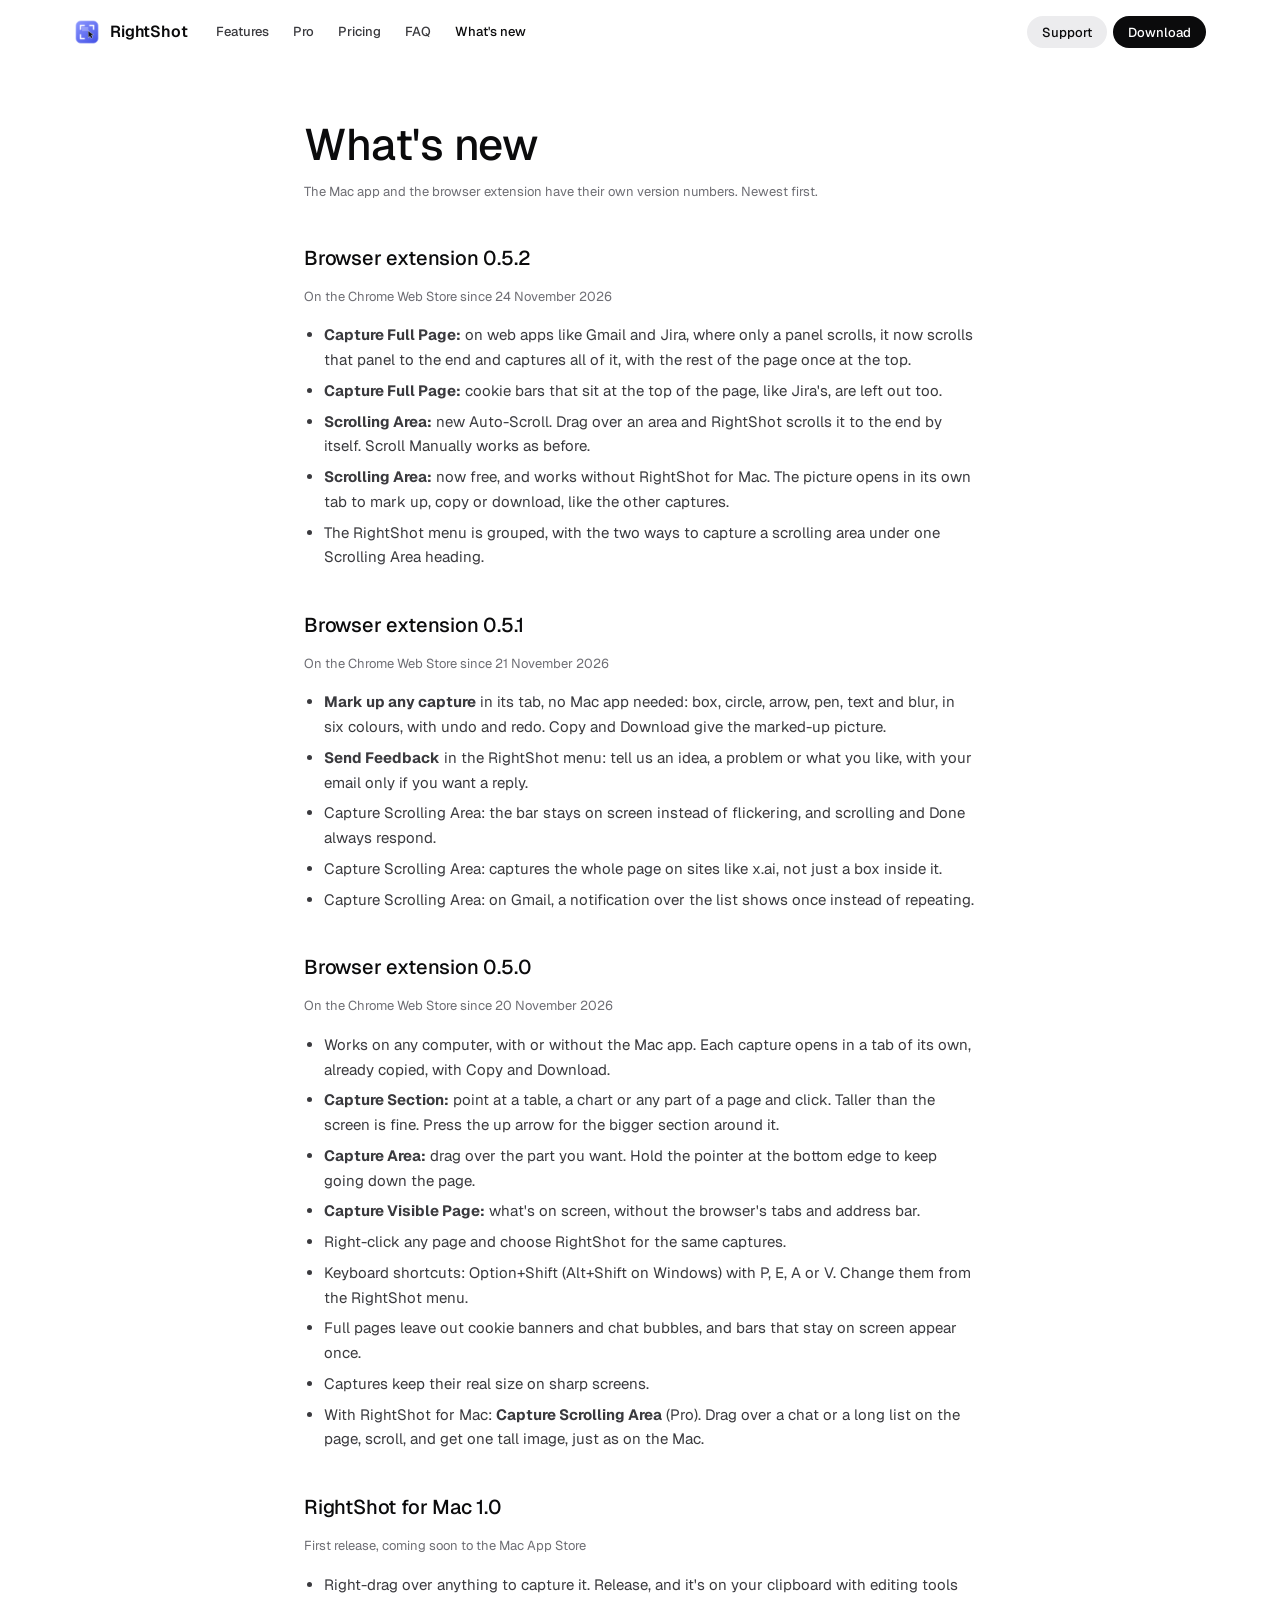
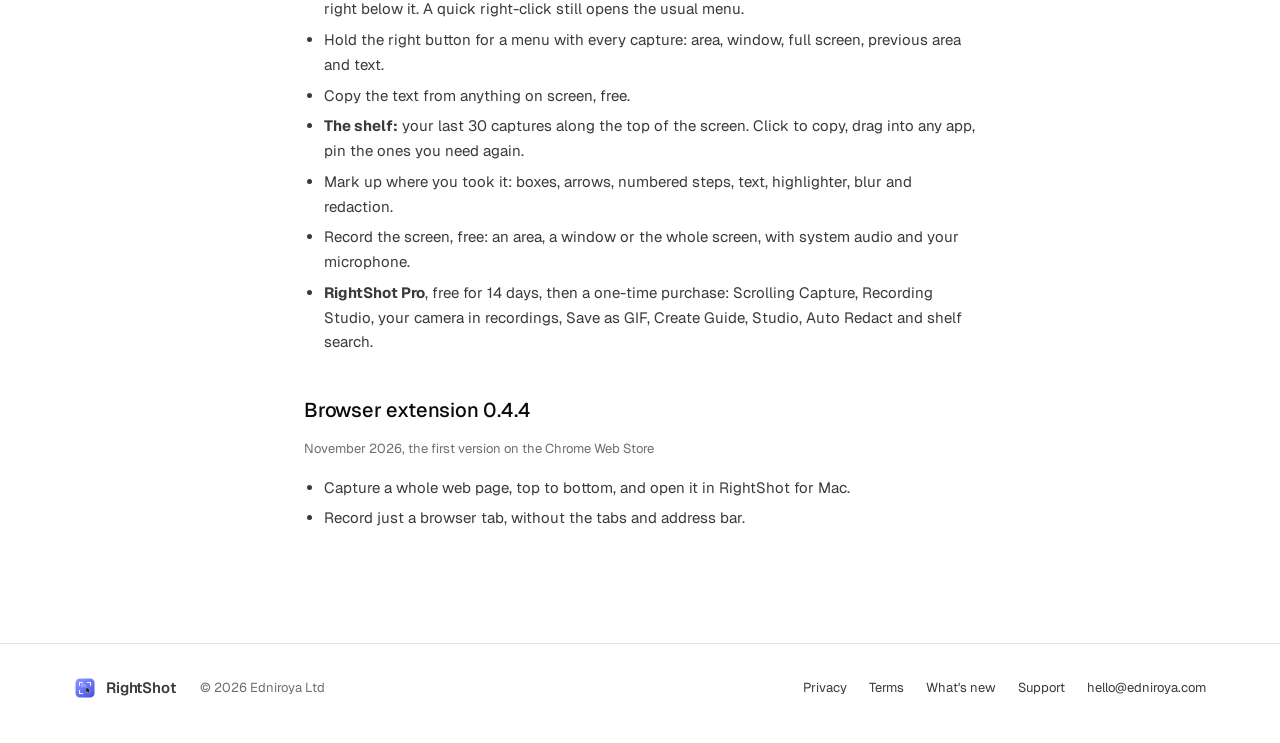
==== commit 2c883b8b: "docs: extension 0.5.2 is live: What's new, and Scrolling Area free in the browser" ====
--- a/changelog.html
+++ b/changelog.html
@@ -24,6 +24,16 @@
 <main class="doc-page">
   <h1>What's new</h1>
   <p class="meta">The Mac app and the browser extension have their own version numbers. Newest first.</p>
+
+  <h2>Browser extension 0.5.2</h2>
+  <p class="meta">On the Chrome Web Store since 24 November 2026</p>
+  <ul>
+    <li><b>Capture Full Page:</b> on web apps like Gmail and Jira, where only a panel scrolls, it now scrolls that panel to the end and captures all of it, with the rest of the page once at the top.</li>
+    <li><b>Capture Full Page:</b> cookie bars that sit at the top of the page, like Jira's, are left out too.</li>
+    <li><b>Scrolling Area:</b> new Auto-Scroll. Drag over an area and RightShot scrolls it to the end by itself. Scroll Manually works as before.</li>
+    <li><b>Scrolling Area:</b> now free, and works without RightShot for Mac. The picture opens in its own tab to mark up, copy or download, like the other captures.</li>
+    <li>The RightShot menu is grouped, with the two ways to capture a scrolling area under one Scrolling Area heading.</li>
+  </ul>
 
   <h2>Browser extension 0.5.1</h2>
   <p class="meta">On the Chrome Web Store since 21 November 2026</p>
